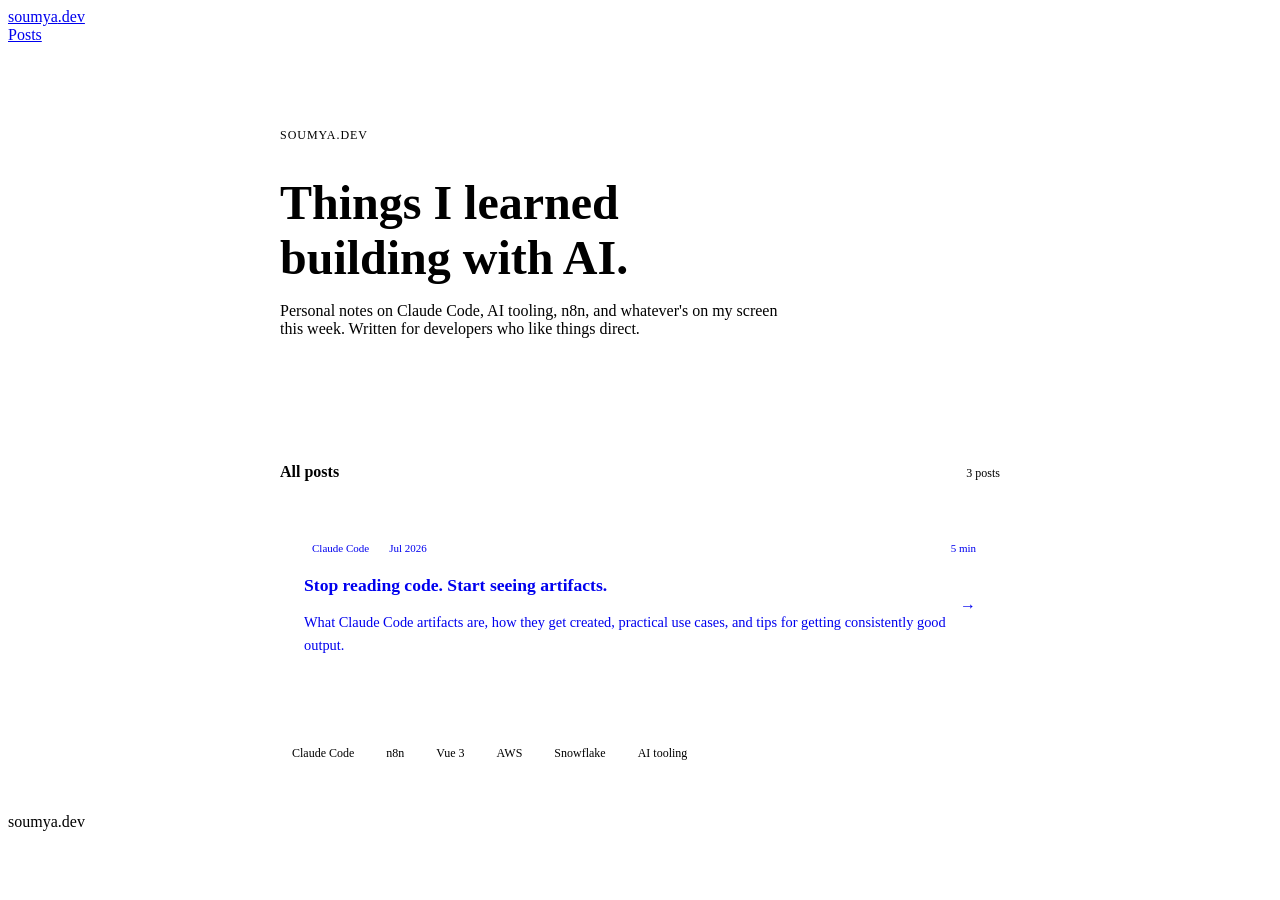
==== docs/index.html @ e1cc43c4 "Update index.html" ====
<!DOCTYPE html>
<html lang="en">
<head>
<meta charset="UTF-8">
<meta name="viewport" content="width=device-width, initial-scale=1.0">
<title>soumya.dev</title>
<meta name="description" content="Soumya's personal dev journal — AI tooling, Claude, and whatever's on my screen this week.">
<link rel="stylesheet" href="assets/style.css">
<style>
  /* ── HERO ── */
  .hero {
    max-width: 720px;
    margin: 0 auto;
    padding: 4.5rem 2rem 3rem;
    border-bottom: 1px solid var(--rule);
  }
  .hero-eyebrow {
    font-family: var(--mono);
    font-size: 12px;
    color: var(--accent);
    letter-spacing: 0.08em;
    text-transform: uppercase;
    margin-bottom: 1rem;
  }
  .hero h1 {
    font-family: var(--serif);
    font-size: clamp(2rem, 5vw, 3rem);
    line-height: 1.15;
    color: var(--ink);
    margin-bottom: 1rem;
  }
  .hero-sub {
    font-size: 1rem;
    color: var(--ink-2);
    max-width: 520px;
  }

  /* ── POST LIST ── */
  .posts-section {
    max-width: 720px;
    margin: 0 auto;
    padding: 3rem 2rem;
  }
  .posts-header {
    display: flex;
    align-items: baseline;
    justify-content: space-between;
    margin-bottom: 1.5rem;
  }
  .posts-header h2 {
    font-size: 1rem;
    font-weight: 600;
    color: var(--ink);
  }
  .posts-count {
    font-family: var(--mono);
    font-size: 12px;
    color: var(--ink-3);
  }

  /* ── POST CARD ── */
  .post-card {
    display: block;
    text-decoration: none;
    border: 1px solid var(--rule);
    border-radius: 10px;
    padding: 1.4rem 1.5rem;
    background: var(--card);
    margin-bottom: 1rem;
    transition: border-color 0.15s, box-shadow 0.15s;
    position: relative;
  }
  .post-card:hover {
    border-color: var(--accent-mid);
    box-shadow: 0 2px 12px rgba(80, 70, 228, 0.08);
  }
  .post-card:last-child { margin-bottom: 0; }

  .post-meta {
    display: flex;
    align-items: center;
    gap: 0.75rem;
    margin-bottom: 0.5rem;
  }
  .post-tag {
    font-family: var(--mono);
    font-size: 11px;
    font-weight: 500;
    background: var(--accent-light);
    color: var(--accent);
    padding: 2px 8px;
    border-radius: 4px;
  }
  .post-date {
    font-family: var(--mono);
    font-size: 11px;
    color: var(--ink-3);
  }
  .post-read {
    font-family: var(--mono);
    font-size: 11px;
    color: var(--ink-3);
    margin-left: auto;
  }

  .post-card h3 {
    font-size: 1.1rem;
    font-weight: 600;
    color: var(--ink);
    margin-bottom: 0.4rem;
    line-height: 1.3;
  }
  .post-card p {
    font-size: 0.9rem;
    color: var(--ink-3);
    line-height: 1.6;
  }

  .post-card .arrow {
    position: absolute;
    right: 1.5rem;
    top: 50%;
    transform: translateY(-50%);
    font-size: 1rem;
    color: var(--rule);
    transition: color 0.15s, transform 0.15s;
  }
  .post-card:hover .arrow {
    color: var(--accent);
    transform: translateY(-50%) translateX(2px);
  }

  /* ── EMPTY SLOT (template for next post) ── */
  .post-card.coming-soon {
    border-style: dashed;
    background: transparent;
    opacity: 0.5;
    pointer-events: none;
  }
  .post-card.coming-soon h3 { color: var(--ink-3); }

  /* ── TOPICS ── */
  .topics {
    max-width: 720px;
    margin: 0 auto;
    padding: 0 2rem 3rem;
    display: flex;
    gap: 0.5rem;
    flex-wrap: wrap;
  }
  .topic-chip {
    font-family: var(--mono);
    font-size: 12px;
    color: var(--ink-3);
    border: 1px solid var(--rule);
    border-radius: 20px;
    padding: 4px 12px;
    background: var(--card);
  }
</style>
</head>
<body>

<header class="site-header">
  <a class="logo" href="index.html"><span>soumya</span>.dev</a>
  <nav>
    <a href="index.html" class="active">Posts</a>
  </nav>
</header>

<div class="hero">
  <p class="hero-eyebrow">soumya.dev</p>
  <h1>Things I learned<br>building with AI.</h1>
  <p class="hero-sub">Personal notes on Claude Code, AI tooling, n8n, and whatever's on my screen this week. Written for developers who like things direct.</p>
</div>

<div class="posts-section">
  <div class="posts-header">
    <h2>All posts</h2>
    <span class="posts-count" id="post-count">3 posts</span>
  </div>

  <!-- ── POST 1 ── -->
  <a class="post-card" href="posts/claude-code-artifacts.html">
    <div class="post-meta">
      <span class="post-tag">Claude Code</span>
      <span class="post-date">Jul 2026</span>
      <span class="post-read">5 min</span>
    </div>
    <h3>Stop reading code. Start seeing artifacts.</h3>
    <p>What Claude Code artifacts are, how they get created, practical use cases, and tips for getting consistently good output.</p>
    <span class="arrow">→</span>
  </a>

  <!-- ── POST 2 ──
  <a class="post-card" href="posts/claude-code-routines.html">
    <div class="post-meta">
      <span class="post-tag">Claude Code</span>
      <span class="post-date">Jul 2026</span>
      <span class="post-read">6 min</span>
    </div>
    <h3>The routines that make Claude Code reliable.</h3>
    <p>Hooks, CLAUDE.md automation, slash commands, and session management — the daily patterns that stop you from fighting the tool.</p>
    <span class="arrow">→</span>
  </a> -->

  <!-- ── POST 3 ── -->
  <!-- <a class="post-card" href="posts/claude-code-mcps.html">
    <div class="post-meta">
      <span class="post-tag">Claude Code</span>
      <span class="post-date">Jul 2026</span>
      <span class="post-read">7 min</span>
    </div>
    <h3>Give Claude Code actual access to your stack.</h3>
    <p>What MCPs are, how to wire them in, and the specific ones I use daily — GitHub, Atlassian, n8n, and Snowflake.</p>
    <span class="arrow">→</span>
  </a> --> 

  <!-- ── ADD NEW POST CARDS ABOVE THIS LINE ── -->

  <!-- placeholder shown until second post exists -->
  <!-- <div class="post-card coming-soon">
    <div class="post-meta">
      <span class="post-tag">Coming soon</span>
    </div>
    <h3>Next post</h3>
    <p>Add a new .html file to /posts and a card here.</p>
  </div> -->

</div>

<div class="topics">
  <span class="topic-chip">Claude Code</span>
  <span class="topic-chip">n8n</span>
  <span class="topic-chip">Vue 3</span>
  <span class="topic-chip">AWS</span>
  <span class="topic-chip">Snowflake</span>
  <span class="topic-chip">AI tooling</span>
</div>

<footer class="site-footer">
  soumya.dev 
</footer>

</body>
</html>
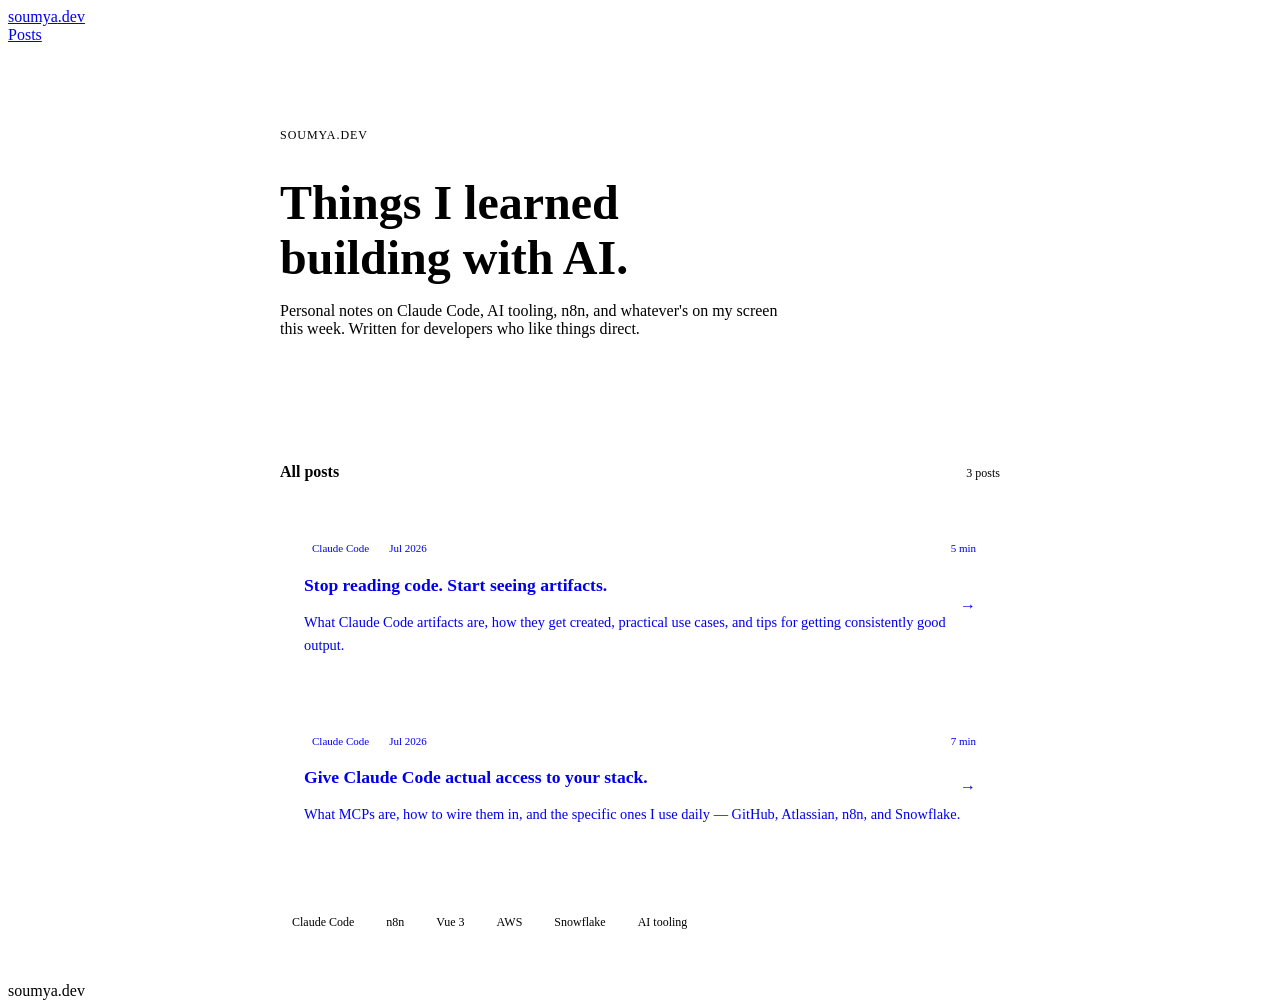
==== commit 73731a8c: "Update index.html" ====
--- a/docs/index.html
+++ b/docs/index.html
@@ -7,6 +7,7 @@
 <meta name="description" content="Soumya's personal dev journal — AI tooling, Claude, and whatever's on my screen this week.">
 <link rel="stylesheet" href="assets/style.css">
 <style>
+  
   /* ── HERO ── */
   .hero {
     max-width: 720px;
@@ -205,7 +206,7 @@
   </a> -->
 
   <!-- ── POST 3 ── -->
-  <!-- <a class="post-card" href="posts/claude-code-mcps.html">
+  <a class="post-card" href="posts/claude-code-mcps.html">
     <div class="post-meta">
       <span class="post-tag">Claude Code</span>
       <span class="post-date">Jul 2026</span>
@@ -214,7 +215,7 @@
     <h3>Give Claude Code actual access to your stack.</h3>
     <p>What MCPs are, how to wire them in, and the specific ones I use daily — GitHub, Atlassian, n8n, and Snowflake.</p>
     <span class="arrow">→</span>
-  </a> --> 
+  </a> 
 
   <!-- ── ADD NEW POST CARDS ABOVE THIS LINE ── -->
 
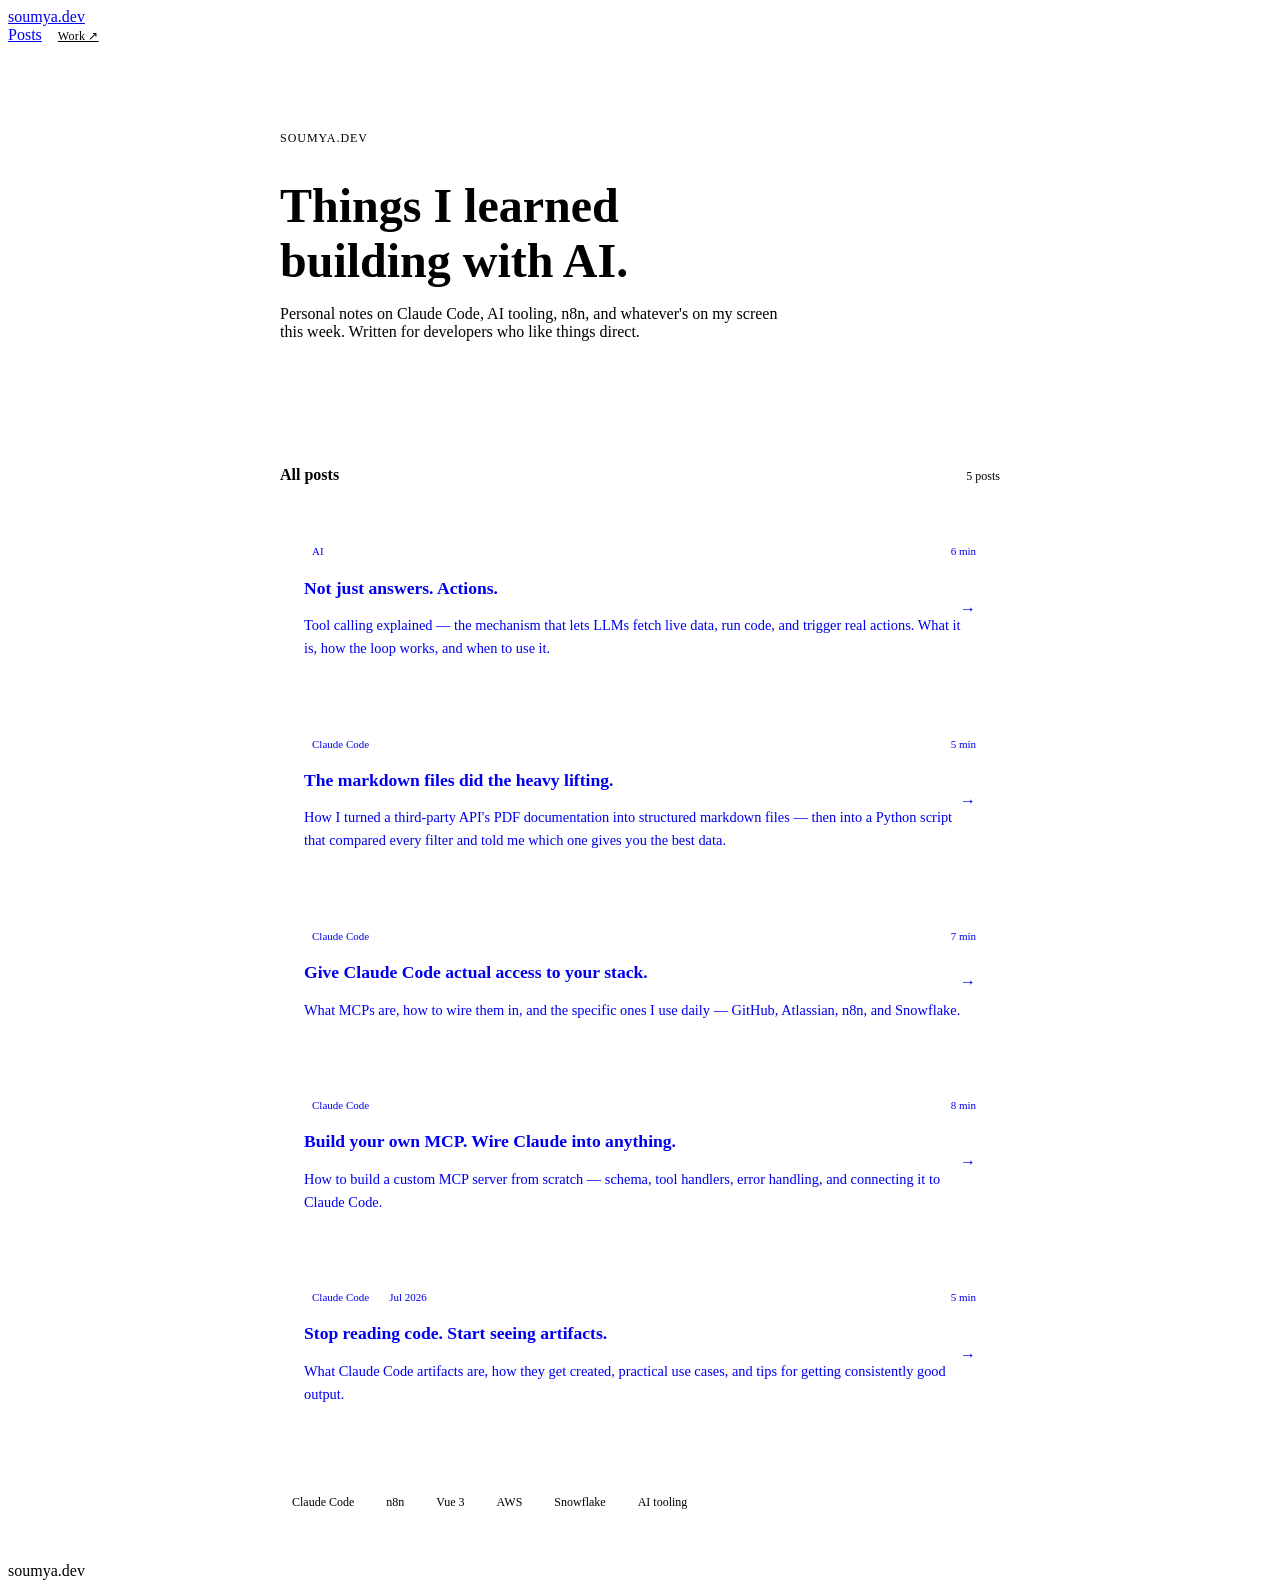
==== commit 211b9567: "Update index.html" ====
--- a/docs/index.html
+++ b/docs/index.html
@@ -7,7 +7,6 @@
 <meta name="description" content="Soumya's personal dev journal — AI tooling, Claude, and whatever's on my screen this week.">
 <link rel="stylesheet" href="assets/style.css">
 <style>
-  
   /* ── HERO ── */
   .hero {
     max-width: 720px;
@@ -140,6 +139,27 @@
   }
   .post-card.coming-soon h3 { color: var(--ink-3); }
 
+  /* ── PORTFOLIO NAV LINK ── */
+  .site-header nav a.portfolio-link {
+    display: inline-flex;
+    align-items: center;
+    gap: 0.3rem;
+    color: var(--accent);
+    border: 1px solid var(--accent-mid);
+    background: var(--accent-light);
+    padding: 3px 12px;
+    border-radius: 20px;
+    font-size: 12px;
+    font-family: var(--mono);
+    letter-spacing: 0.02em;
+    transition: background 0.15s, border-color 0.15s;
+  }
+  .site-header nav a.portfolio-link:hover {
+    background: var(--accent);
+    color: #fff;
+    border-color: var(--accent);
+  }
+
   /* ── TOPICS ── */
   .topics {
     max-width: 720px;
@@ -166,6 +186,7 @@
   <a class="logo" href="index.html"><span>soumya</span>.dev</a>
   <nav>
     <a href="index.html" class="active">Posts</a>
+    <a href="https://soumya-github-io.pages.dev/" target="_blank" class="portfolio-link">Work ↗</a>
   </nav>
 </header>
 
@@ -178,8 +199,45 @@
 <div class="posts-section">
   <div class="posts-header">
     <h2>All posts</h2>
-    <span class="posts-count" id="post-count">3 posts</span>
+    <span class="posts-count" id="post-count">5 posts</span>
   </div>
+  <a class="post-card" href="posts/tool-calling-explained.html">
+    <div class="post-meta">
+      <span class="post-tag">AI</span>
+      <span class="post-read">6 min</span>
+    </div>
+    <h3>Not just answers. Actions.</h3>
+    <p>Tool calling explained — the mechanism that lets LLMs fetch live data, run code, and trigger real actions. What it is, how the loop works, and when to use it.</p>
+    <span class="arrow">→</span>
+  </a>
+  <a class="post-card" href="posts/api-testing-with-claude.html">
+    <div class="post-meta">
+      <span class="post-tag">Claude Code</span>
+      <span class="post-read">5 min</span>
+    </div>
+    <h3>The markdown files did the heavy lifting.</h3>
+    <p>How I turned a third-party API's PDF documentation into structured markdown files — then into a Python script that compared every filter and told me which one gives you the best data.</p>
+    <span class="arrow">→</span>
+  </a>
+<a class="post-card" href="posts/claude-code-mcps.html">
+    <div class="post-meta">
+      <span class="post-tag">Claude Code</span>
+      <span class="post-read">7 min</span>
+    </div>
+    <h3>Give Claude Code actual access to your stack.</h3>
+    <p>What MCPs are, how to wire them in, and the specific ones I use daily — GitHub, Atlassian, n8n, and Snowflake.</p>
+    <span class="arrow">→</span>
+  </a> 
+  <!-- ── POST 4 ── -->
+  <a class="post-card" href="posts/how-to-create-mcps.html">
+    <div class="post-meta">
+      <span class="post-tag">Claude Code</span>
+      <span class="post-read">8 min</span>
+    </div>
+    <h3>Build your own MCP. Wire Claude into anything.</h3>
+    <p>How to build a custom MCP server from scratch — schema, tool handlers, error handling, and connecting it to Claude Code.</p>
+    <span class="arrow">→</span>
+  </a>
 
   <!-- ── POST 1 ── -->
   <a class="post-card" href="posts/claude-code-artifacts.html">
@@ -206,7 +264,7 @@
   </a> -->
 
   <!-- ── POST 3 ── -->
-  <a class="post-card" href="posts/claude-code-mcps.html">
+  <!-- <a class="post-card" href="posts/claude-code-mcps.html">
     <div class="post-meta">
       <span class="post-tag">Claude Code</span>
       <span class="post-date">Jul 2026</span>
@@ -215,7 +273,7 @@
     <h3>Give Claude Code actual access to your stack.</h3>
     <p>What MCPs are, how to wire them in, and the specific ones I use daily — GitHub, Atlassian, n8n, and Snowflake.</p>
     <span class="arrow">→</span>
-  </a> 
+  </a> --> 
 
   <!-- ── ADD NEW POST CARDS ABOVE THIS LINE ── -->
 
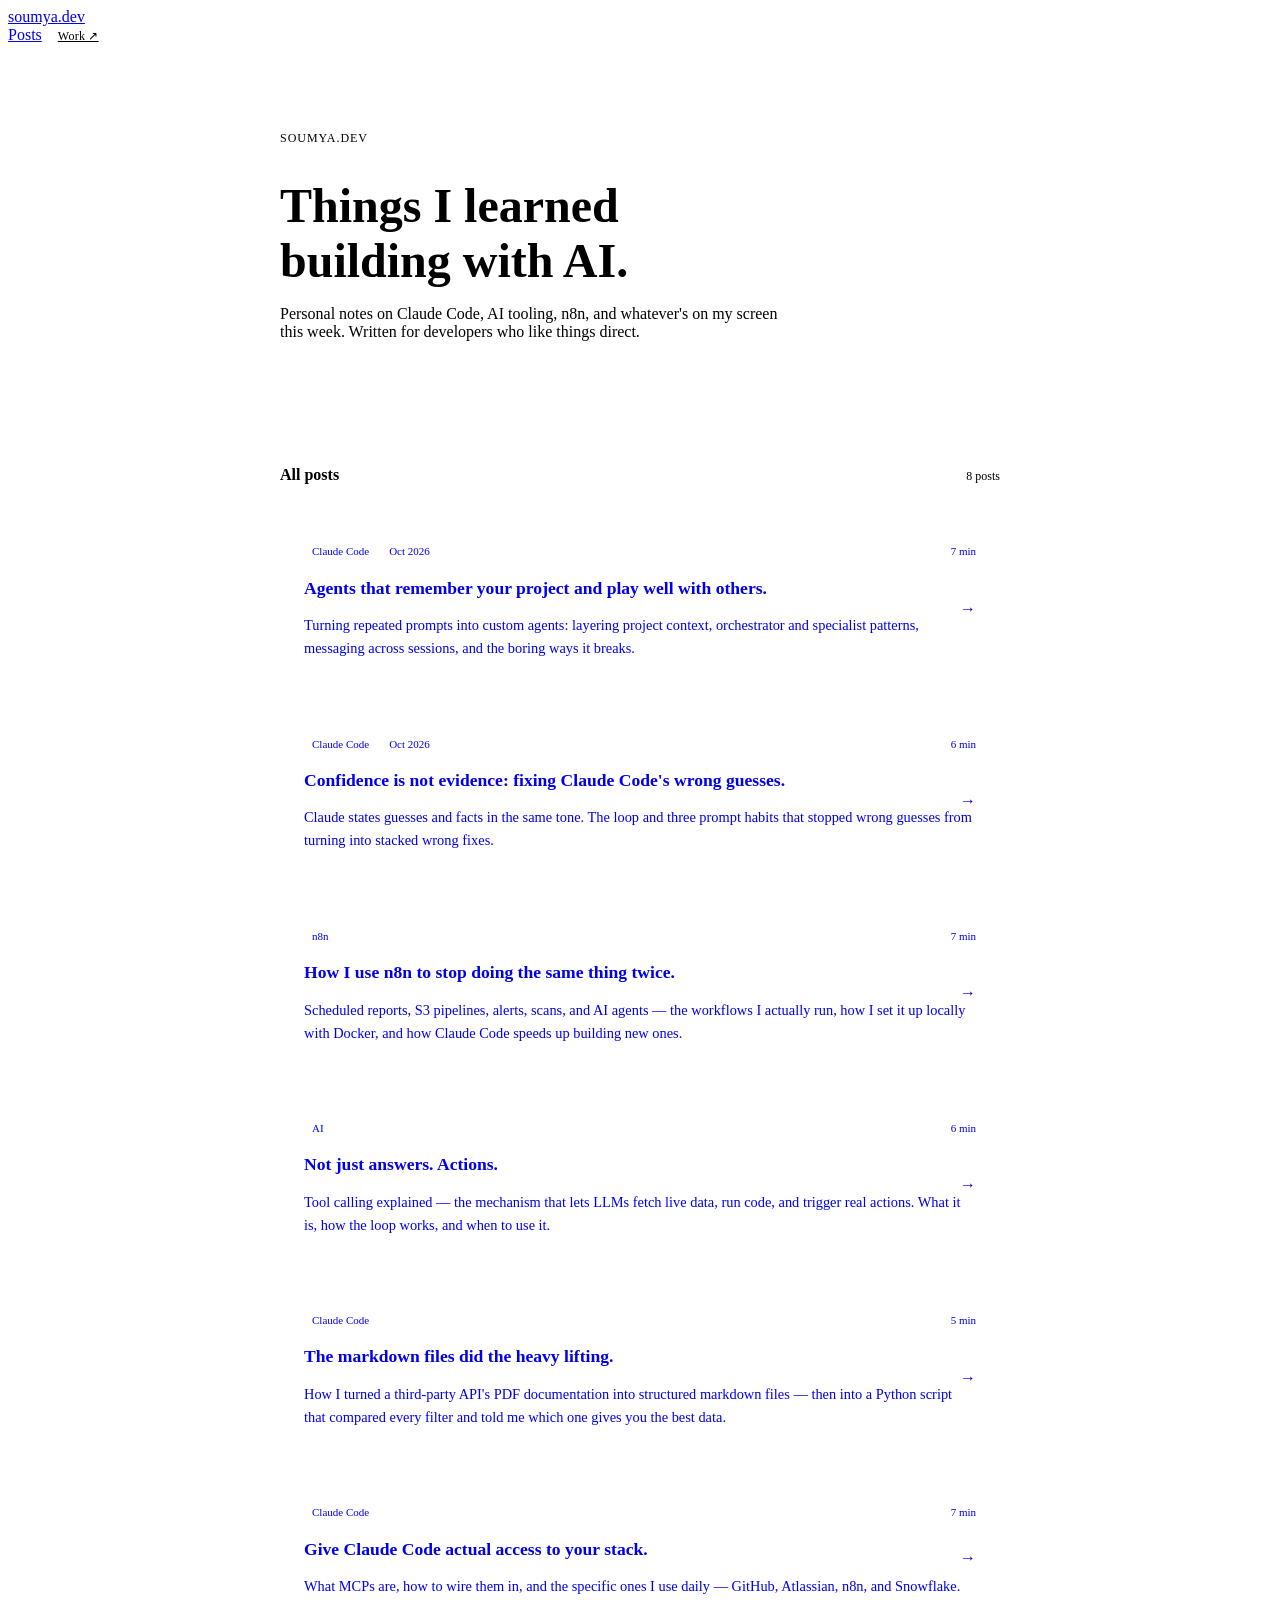
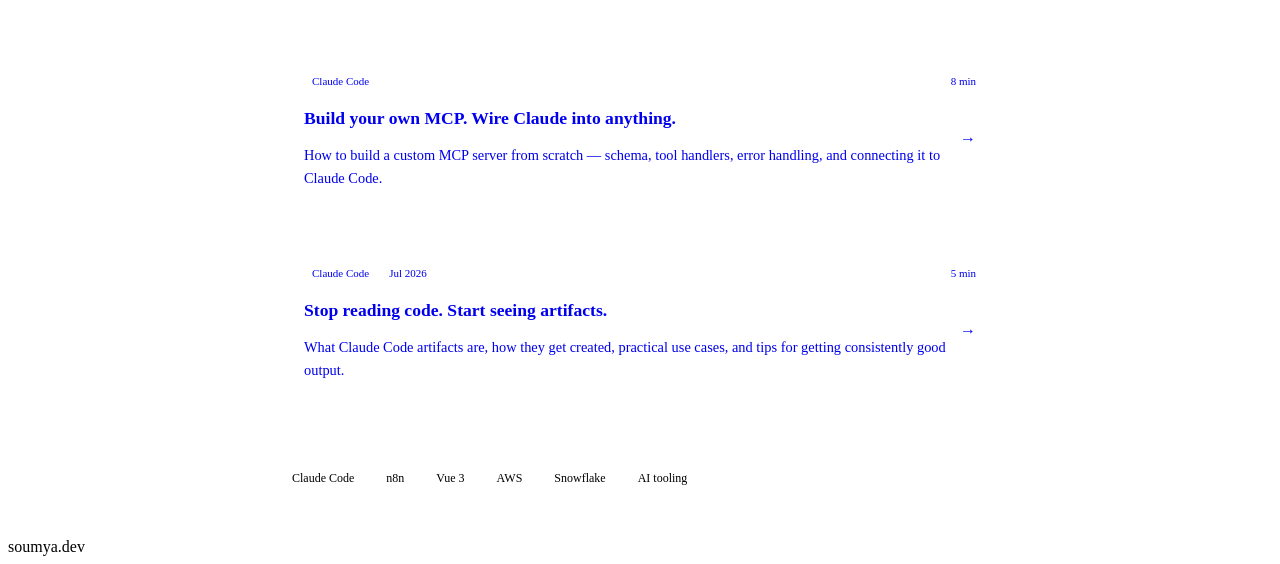
==== commit 4ca4b120: "Update index.html" ====
--- a/docs/index.html
+++ b/docs/index.html
@@ -199,8 +199,39 @@
 <div class="posts-section">
   <div class="posts-header">
     <h2>All posts</h2>
-    <span class="posts-count" id="post-count">5 posts</span>
+    <span class="posts-count" id="post-count">8 posts</span>
   </div>
+  <a class="post-card" href="posts/custom-agents-project-context.html">
+    <div class="post-meta">
+      <span class="post-tag">Claude Code</span>
+      <span class="post-date">Oct 2026</span>
+      <span class="post-read">7 min</span>
+    </div>
+    <h3>Agents that remember your project and play well with others.</h3>
+    <p>Turning repeated prompts into custom agents: layering project context, orchestrator and specialist patterns, messaging across sessions, and the boring ways it breaks.</p>
+    <span class="arrow">→</span>
+  </a>
+
+  <!-- ── POST 9 ── -->
+  <a class="post-card" href="posts/claude-code-confidently-wrong.html">
+    <div class="post-meta">
+      <span class="post-tag">Claude Code</span>
+      <span class="post-date">Oct 2026</span>
+      <span class="post-read">6 min</span>
+    </div>
+    <h3>Confidence is not evidence: fixing Claude Code's wrong guesses.</h3>
+    <p>Claude states guesses and facts in the same tone. The loop and three prompt habits that stopped wrong guesses from turning into stacked wrong fixes.</p>
+    <span class="arrow">→</span>
+  </a>
+  <a class="post-card" href="posts/n8n-how-i-use-it.html">
+    <div class="post-meta">
+      <span class="post-tag">n8n</span>
+      <span class="post-read">7 min</span>
+    </div>
+    <h3>How I use n8n to stop doing the same thing twice.</h3>
+    <p>Scheduled reports, S3 pipelines, alerts, scans, and AI agents — the workflows I actually run, how I set it up locally with Docker, and how Claude Code speeds up building new ones.</p>
+    <span class="arrow">→</span>
+  </a>
   <a class="post-card" href="posts/tool-calling-explained.html">
     <div class="post-meta">
       <span class="post-tag">AI</span>
